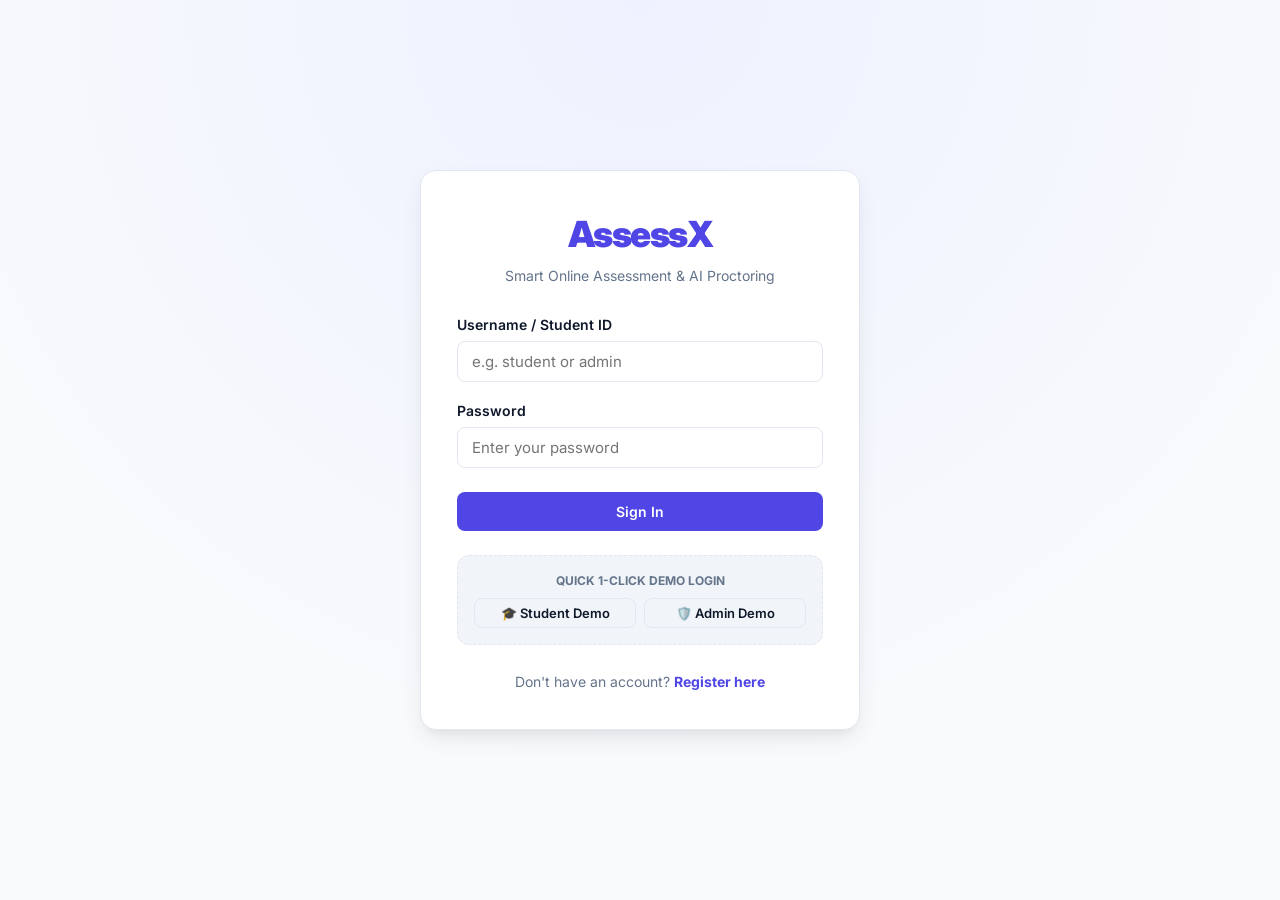
==== frontend/admin-dashboard.html @ d79d2676 "feat: complete fullstack assessment engine with proctoring, exam room, scorecard, and admin manageme" ====
<!DOCTYPE html>
<html lang="en">
<head>
    <meta charset="UTF-8">
    <meta name="viewport" content="width=device-width, initial-scale=1.0">
    <title>Admin Dashboard - AssessX</title>
    <link href="https://fonts.googleapis.com/css2?family=Inter:wght@400;500;600;700;800&display=swap" rel="stylesheet">
    <link rel="stylesheet" href="css/style.css">
</head>
<body>
    <nav class="navbar">
        <div class="container">
            <div class="nav-brand">
                <span>AssessX</span>
                <span class="badge badge-warning">Admin Console</span>
            </div>
            <div class="nav-user">
                <span id="adminName" style="font-weight: 600; font-size: 0.9rem;">Welcome, Admin</span>
                <button id="logoutBtn" class="btn btn-outline btn-sm">Logout</button>
            </div>
        </div>
    </nav>

    <div class="container mt-4 mb-4">
        <div class="flex justify-between items-center mb-3">
            <div>
                <h2>Examinations & Proctoring Oversight</h2>
                <p style="color: var(--text-muted); font-size: 0.9375rem;">Manage test configurations, review submissions, and monitor integrity logs</p>
            </div>
            <button id="openCreateModalBtn" class="btn btn-primary">
                + Create New Assessment
            </button>
        </div>

        <!-- Metrics Overview Grid -->
        <div class="grid grid-cols-4 mb-4">
            <div class="stat-card">
                <div class="stat-label">Active Assessments</div>
                <div class="stat-val" id="statAssessmentsCount">-</div>
            </div>
            <div class="stat-card">
                <div class="stat-label">Total Submissions</div>
                <div class="stat-val" id="statSubmissionsCount" style="color: var(--primary);">-</div>
            </div>
            <div class="stat-card">
                <div class="stat-label">Average Score</div>
                <div class="stat-val" id="statAvgScore" style="color: var(--secondary);">-</div>
            </div>
            <div class="stat-card">
                <div class="stat-label">Flagged Violations</div>
                <div class="stat-val" id="statViolationsCount" style="color: var(--danger);">-</div>
            </div>
        </div>

        <!-- Assessments Management -->
        <div class="card mb-4">
            <h3 class="mb-2">Configured Assessments</h3>
            <div style="overflow-x: auto;">
                <table style="width: 100%; border-collapse: collapse; text-align: left; font-size: 0.9rem;">
                    <thead>
                        <tr style="border-bottom: 2px solid var(--border); color: var(--text-muted);">
                            <th style="padding: 0.75rem;">Title</th>
                            <th style="padding: 0.75rem;">Category</th>
                            <th style="padding: 0.75rem;">Questions</th>
                            <th style="padding: 0.75rem;">Total Marks</th>
                            <th style="padding: 0.75rem;">Duration</th>
                            <th style="padding: 0.75rem; text-align: right;">Action</th>
                        </tr>
                    </thead>
                    <tbody id="assessmentsTableBody">
                        <tr>
                            <td colspan="6" class="text-center" style="padding: 1.5rem; color: var(--text-muted);">
                                Loading assessments...
                            </td>
                        </tr>
                    </tbody>
                </table>
            </div>
        </div>

        <!-- Candidate Submissions Log -->
        <div class="card">
            <h3 class="mb-2">Candidate Submissions & Proctoring Log</h3>
            <div style="overflow-x: auto;">
                <table style="width: 100%; border-collapse: collapse; text-align: left; font-size: 0.9rem;">
                    <thead>
                        <tr style="border-bottom: 2px solid var(--border); color: var(--text-muted);">
                            <th style="padding: 0.75rem;">Candidate Name</th>
                            <th style="padding: 0.75rem;">Assessment</th>
                            <th style="padding: 0.75rem;">Score</th>
                            <th style="padding: 0.75rem;">Status</th>
                            <th style="padding: 0.75rem;">Integrity Log</th>
                            <th style="padding: 0.75rem;">Submitted At</th>
                            <th style="padding: 0.75rem; text-align: right;">Scorecard</th>
                        </tr>
                    </thead>
                    <tbody id="adminSubmissionsTableBody">
                        <tr>
                            <td colspan="7" class="text-center" style="padding: 1.5rem; color: var(--text-muted);">
                                Loading submissions...
                            </td>
                        </tr>
                    </tbody>
                </table>
            </div>
        </div>
    </div>

    <!-- Create Assessment Modal -->
    <div id="createModal" class="modal-overlay hidden">
        <div class="modal-content" style="max-width: 700px;">
            <div class="flex justify-between items-center mb-3">
                <h3>Create New Assessment</h3>
                <button id="closeModalBtn" style="background: none; border: none; font-size: 1.5rem; cursor: pointer;">&times;</button>
            </div>

            <form id="createAssessmentForm">
                <div class="form-group">
                    <label class="form-label" for="examTitleInput">Assessment Title *</label>
                    <input type="text" id="examTitleInput" class="form-control" required placeholder="e.g. Fullstack React & Node.js Assessment">
                </div>

                <div class="grid grid-cols-2 gap-2 mb-2">
                    <div class="form-group">
                        <label class="form-label" for="examCategoryInput">Category</label>
                        <input type="text" id="examCategoryInput" class="form-control" placeholder="e.g. Web Development">
                    </div>
                    <div class="form-group">
                        <label class="form-label" for="examDurationInput">Duration (Minutes) *</label>
                        <input type="number" id="examDurationInput" class="form-control" min="5" value="30" required>
                    </div>
                </div>

                <div class="form-group">
                    <label class="form-label" for="examDescriptionInput">Description</label>
                    <textarea id="examDescriptionInput" class="form-control" rows="2" placeholder="Brief summary of test topics"></textarea>
                </div>

                <div class="mb-3">
                    <div class="flex justify-between items-center mb-2">
                        <label class="form-label" style="margin-bottom: 0;">Questions *</label>
                        <button type="button" id="addQuestionBtn" class="btn btn-outline btn-sm">+ Add Question</button>
                    </div>
                    <div id="questionsContainer" class="flex flex-col gap-2">
                        <!-- Dynamic Question Blocks -->
                    </div>
                </div>

                <div class="flex gap-2 justify-between" style="border-top: 1px solid var(--border); padding-top: 1rem;">
                    <button type="button" id="cancelModalBtn" class="btn btn-outline">Cancel</button>
                    <button type="submit" class="btn btn-primary">Save Assessment</button>
                </div>
            </form>
        </div>
    </div>

    <script src="js/api.js"></script>
    <script src="js/admin.js"></script>
</body>
</html>
---- frontend/css/style.css ----
:root {
    --primary: #4F46E5;
    --primary-hover: #4338CA;
    --primary-light: #EEF2FF;
    --secondary: #10B981;
    --secondary-light: #ECFDF5;
    --bg-color: #F8FAFC;
    --card-bg: #FFFFFF;
    --text-color: #0F172A;
    --text-muted: #64748B;
    --danger: #EF4444;
    --danger-light: #FEF2F2;
    --warning: #F59E0B;
    --warning-light: #FFFBEB;
    --border: #E2E8F0;
    --shadow-sm: 0 1px 2px 0 rgba(0, 0, 0, 0.05);
    --shadow: 0 4px 6px -1px rgba(0, 0, 0, 0.1), 0 2px 4px -2px rgba(0, 0, 0, 0.05);
    --shadow-lg: 0 10px 25px -5px rgba(0, 0, 0, 0.1), 0 8px 10px -6px rgba(0, 0, 0, 0.04);
}

* {
    margin: 0;
    padding: 0;
    box-sizing: border-box;
    font-family: 'Inter', -apple-system, BlinkMacSystemFont, 'Segoe UI', Roboto, sans-serif;
}

body {
    background-color: var(--bg-color);
    color: var(--text-color);
    line-height: 1.5;
    min-height: 100vh;
}

/* Typography */
h1, h2, h3, h4, h5 {
    font-weight: 700;
    color: var(--text-color);
    letter-spacing: -0.02em;
}

a {
    color: var(--primary);
    text-decoration: none;
    transition: color 0.15s;
}

a:hover {
    color: var(--primary-hover);
}

/* Layout Utilities */
.container {
    max-width: 1200px;
    margin: 0 auto;
    padding: 0 1.25rem;
}

.flex { display: flex; }
.flex-col { display: flex; flex-direction: column; }
.items-center { align-items: center; }
.justify-between { justify-content: space-between; }
.justify-center { justify-content: center; }
.gap-1 { gap: 0.5rem; }
.gap-2 { gap: 1rem; }
.gap-3 { gap: 1.5rem; }
.gap-4 { gap: 2rem; }
.text-center { text-align: center; }
.hidden { display: none !important; }

.mt-1 { margin-top: 0.5rem; }
.mt-2 { margin-top: 1rem; }
.mt-3 { margin-top: 1.5rem; }
.mt-4 { margin-top: 2rem; }
.mb-1 { margin-bottom: 0.5rem; }
.mb-2 { margin-bottom: 1rem; }
.mb-3 { margin-bottom: 1.5rem; }
.mb-4 { margin-bottom: 2rem; }

/* Grid Layouts */
.grid { display: grid; gap: 1.5rem; }
.grid-cols-2 { grid-template-columns: repeat(auto-fit, minmax(320px, 1fr)); }
.grid-cols-3 { grid-template-columns: repeat(auto-fit, minmax(260px, 1fr)); }
.grid-cols-4 { grid-template-columns: repeat(auto-fit, minmax(200px, 1fr)); }

/* Navbar */
.navbar {
    background: var(--card-bg);
    border-bottom: 1px solid var(--border);
    padding: 0.875rem 0;
    box-shadow: var(--shadow-sm);
    position: sticky;
    top: 0;
    z-index: 50;
}

.nav-brand {
    font-size: 1.35rem;
    font-weight: 800;
    color: var(--primary);
    display: flex;
    align-items: center;
    gap: 0.5rem;
}

.nav-user {
    display: flex;
    align-items: center;
    gap: 1rem;
}

/* Cards */
.card {
    background-color: var(--card-bg);
    border: 1px solid var(--border);
    border-radius: 0.75rem;
    box-shadow: var(--shadow-sm);
    padding: 1.5rem;
    transition: transform 0.2s ease, box-shadow 0.2s ease;
}

.card:hover {
    box-shadow: var(--shadow);
}

.stat-card {
    background: var(--card-bg);
    border: 1px solid var(--border);
    border-radius: 0.75rem;
    padding: 1.25rem;
    box-shadow: var(--shadow-sm);
}

.stat-val {
    font-size: 1.875rem;
    font-weight: 800;
    color: var(--text-color);
    margin-top: 0.25rem;
}

.stat-label {
    color: var(--text-muted);
    font-size: 0.8125rem;
    text-transform: uppercase;
    letter-spacing: 0.05em;
    font-weight: 600;
}

/* Buttons */
.btn {
    display: inline-flex;
    align-items: center;
    justify-content: center;
    padding: 0.625rem 1.25rem;
    border-radius: 0.5rem;
    font-weight: 600;
    font-size: 0.875rem;
    cursor: pointer;
    border: 1px solid transparent;
    transition: all 0.15s ease;
    text-align: center;
    gap: 0.5rem;
}

.btn-primary {
    background-color: var(--primary);
    color: #FFFFFF;
}

.btn-primary:hover {
    background-color: var(--primary-hover);
    transform: translateY(-1px);
    box-shadow: var(--shadow);
}

.btn-secondary {
    background-color: var(--secondary);
    color: #FFFFFF;
}

.btn-secondary:hover {
    background-color: #059669;
}

.btn-danger {
    background-color: var(--danger);
    color: #FFFFFF;
}

.btn-danger:hover {
    background-color: #DC2626;
}

.btn-outline {
    background-color: transparent;
    border-color: var(--border);
    color: var(--text-color);
}

.btn-outline:hover {
    background-color: var(--bg-color);
    border-color: var(--text-muted);
}

.btn-sm {
    padding: 0.375rem 0.75rem;
    font-size: 0.8125rem;
}

.btn-block {
    display: flex;
    width: 100%;
}

/* Forms */
.form-group {
    margin-bottom: 1.125rem;
}

.form-label {
    display: block;
    margin-bottom: 0.375rem;
    font-weight: 600;
    font-size: 0.875rem;
    color: var(--text-color);
}

.form-control {
    width: 100%;
    padding: 0.625rem 0.875rem;
    border: 1px solid var(--border);
    border-radius: 0.5rem;
    outline: none;
    font-size: 0.9375rem;
    background-color: #FFFFFF;
    transition: border-color 0.15s, box-shadow 0.15s;
}

.form-control:focus {
    border-color: var(--primary);
    box-shadow: 0 0 0 3px rgba(79, 70, 229, 0.15);
}

/* Badges */
.badge {
    display: inline-flex;
    align-items: center;
    padding: 0.25rem 0.625rem;
    font-size: 0.75rem;
    font-weight: 700;
    border-radius: 9999px;
}

.badge-primary { background-color: var(--primary-light); color: var(--primary); }
.badge-success { background-color: var(--secondary-light); color: var(--secondary); }
.badge-warning { background-color: var(--warning-light); color: var(--warning); }
.badge-danger { background-color: var(--danger-light); color: var(--danger); }

/* Alerts */
.alert {
    padding: 0.875rem 1.125rem;
    border-radius: 0.5rem;
    margin-bottom: 1.25rem;
    font-size: 0.875rem;
    font-weight: 500;
    display: flex;
    align-items: center;
    gap: 0.5rem;
}

.alert-danger {
    background-color: var(--danger-light);
    color: #991B1B;
    border: 1px solid #FCA5A5;
}

.alert-success {
    background-color: var(--secondary-light);
    color: #065F46;
    border: 1px solid #6EE7B7;
}

.alert-warning {
    background-color: var(--warning-light);
    color: #92400E;
    border: 1px solid #FCD34D;
}

/* Auth Layout */
.auth-container {
    min-height: 100vh;
    display: flex;
    align-items: center;
    justify-content: center;
    padding: 1.5rem;
    background: radial-gradient(circle at top, #EEF2FF 0%, var(--bg-color) 70%);
}

.auth-card {
    width: 100%;
    max-width: 440px;
    background: #FFFFFF;
    border-radius: 1rem;
    padding: 2.25rem;
    box-shadow: var(--shadow-lg);
}

.auth-header {
    text-align: center;
    margin-bottom: 1.75rem;
}

.auth-logo {
    font-size: 2.25rem;
    font-weight: 900;
    color: var(--primary);
    letter-spacing: -0.04em;
}

.auth-subtitle {
    color: var(--text-muted);
    font-size: 0.875rem;
    margin-top: 0.25rem;
}

.quick-demo-box {
    margin-top: 1.5rem;
    padding: 1rem;
    background: #F1F5F9;
    border-radius: 0.75rem;
    border: 1px dashed var(--border);
}

/* Exam Room Layout */
.exam-header {
    background: var(--card-bg);
    border-bottom: 1px solid var(--border);
    padding: 0.875rem 1.5rem;
    display: flex;
    justify-content: space-between;
    align-items: center;
    position: sticky;
    top: 0;
    z-index: 40;
}

.timer-badge {
    background: #1E293B;
    color: #38BDF8;
    padding: 0.5rem 1rem;
    border-radius: 9999px;
    font-family: 'Courier New', monospace;
    font-size: 1.125rem;
    font-weight: 700;
    display: inline-flex;
    align-items: center;
    gap: 0.5rem;
    box-shadow: 0 0 10px rgba(56, 189, 248, 0.2);
}

.exam-grid {
    display: grid;
    grid-template-columns: 1fr 320px;
    gap: 1.5rem;
    padding: 1.5rem 0;
}

@media (max-width: 900px) {
    .exam-grid { grid-template-columns: 1fr; }
}

.question-card {
    background: var(--card-bg);
    border-radius: 0.75rem;
    border: 1px solid var(--border);
    padding: 2rem;
    box-shadow: var(--shadow-sm);
}

.question-text {
    font-size: 1.15rem;
    font-weight: 600;
    color: var(--text-color);
    margin-bottom: 1.5rem;
}

.option-item {
    display: flex;
    align-items: center;
    gap: 1rem;
    padding: 1rem 1.25rem;
    border: 1.5px solid var(--border);
    border-radius: 0.625rem;
    margin-bottom: 0.875rem;
    cursor: pointer;
    transition: all 0.15s ease;
    background: #FFFFFF;
}

.option-item:hover {
    border-color: var(--primary);
    background: var(--primary-light);
}

.option-item.selected {
    border-color: var(--primary);
    background: #EEF2FF;
    font-weight: 600;
    box-shadow: 0 0 0 1px var(--primary);
}

.option-letter {
    width: 32px;
    height: 32px;
    border-radius: 50%;
    background: var(--bg-color);
    border: 1px solid var(--border);
    display: flex;
    align-items: center;
    justify-content: center;
    font-weight: 700;
    font-size: 0.875rem;
    color: var(--text-muted);
}

.option-item.selected .option-letter {
    background: var(--primary);
    color: #FFFFFF;
    border-color: var(--primary);
}

/* Palette / Navigation */
.palette-grid {
    display: grid;
    grid-template-columns: repeat(5, 1fr);
    gap: 0.5rem;
    margin-top: 1rem;
}

.palette-btn {
    height: 40px;
    display: flex;
    align-items: center;
    justify-content: center;
    border-radius: 0.375rem;
    border: 1px solid var(--border);
    background: #FFFFFF;
    font-weight: 600;
    font-size: 0.875rem;
    cursor: pointer;
    transition: all 0.15s ease;
}

.palette-btn.current {
    border: 2px solid var(--primary);
}

.palette-btn.answered {
    background: var(--secondary);
    color: #FFFFFF;
    border-color: var(--secondary);
}

.palette-btn.flagged {
    background: var(--warning);
    color: #FFFFFF;
    border-color: var(--warning);
}

/* Proctoring Sidebar Widget */
.proctor-widget {
    background: #0F172A;
    color: #F8FAFC;
    border-radius: 0.75rem;
    padding: 1rem;
    text-align: center;
    margin-bottom: 1.25rem;
}

.webcam-feed {
    width: 100%;
    height: 140px;
    background: #1E293B;
    border-radius: 0.5rem;
    display: flex;
    flex-direction: column;
    align-items: center;
    justify-content: center;
    margin: 0.75rem 0;
    border: 1px dashed #334155;
    position: relative;
    overflow: hidden;
}

.rec-dot {
    width: 8px;
    height: 8px;
    border-radius: 50%;
    background: #EF4444;
    display: inline-block;
    animation: pulse 1.5s infinite;
}

@keyframes pulse {
    0%, 100% { opacity: 1; transform: scale(1); }
    50% { opacity: 0.4; transform: scale(1.2); }
}

/* Result Scorecard */
.score-hero {
    background: linear-gradient(135deg, #1E1B4B 0%, #312E81 100%);
    color: #FFFFFF;
    border-radius: 1rem;
    padding: 2.5rem;
    text-align: center;
    box-shadow: var(--shadow-lg);
}

.score-circle {
    width: 130px;
    height: 130px;
    border-radius: 50%;
    border: 6px solid #38BDF8;
    display: flex;
    flex-direction: column;
    align-items: center;
    justify-content: center;
    margin: 1.5rem auto;
    background: rgba(255, 255, 255, 0.05);
}

.score-num {
    font-size: 2.25rem;
    font-weight: 900;
    line-height: 1;
}

/* Modal */
.modal-overlay {
    position: fixed;
    top: 0;
    left: 0;
    right: 0;
    bottom: 0;
    background: rgba(15, 23, 42, 0.6);
    backdrop-filter: blur(4px);
    display: flex;
    align-items: center;
    justify-content: center;
    z-index: 100;
    padding: 1rem;
}

.modal-content {
    background: #FFFFFF;
    border-radius: 1rem;
    max-width: 600px;
    width: 100%;
    max-height: 90vh;
    overflow-y: auto;
    padding: 2rem;
    box-shadow: var(--shadow-lg);
}
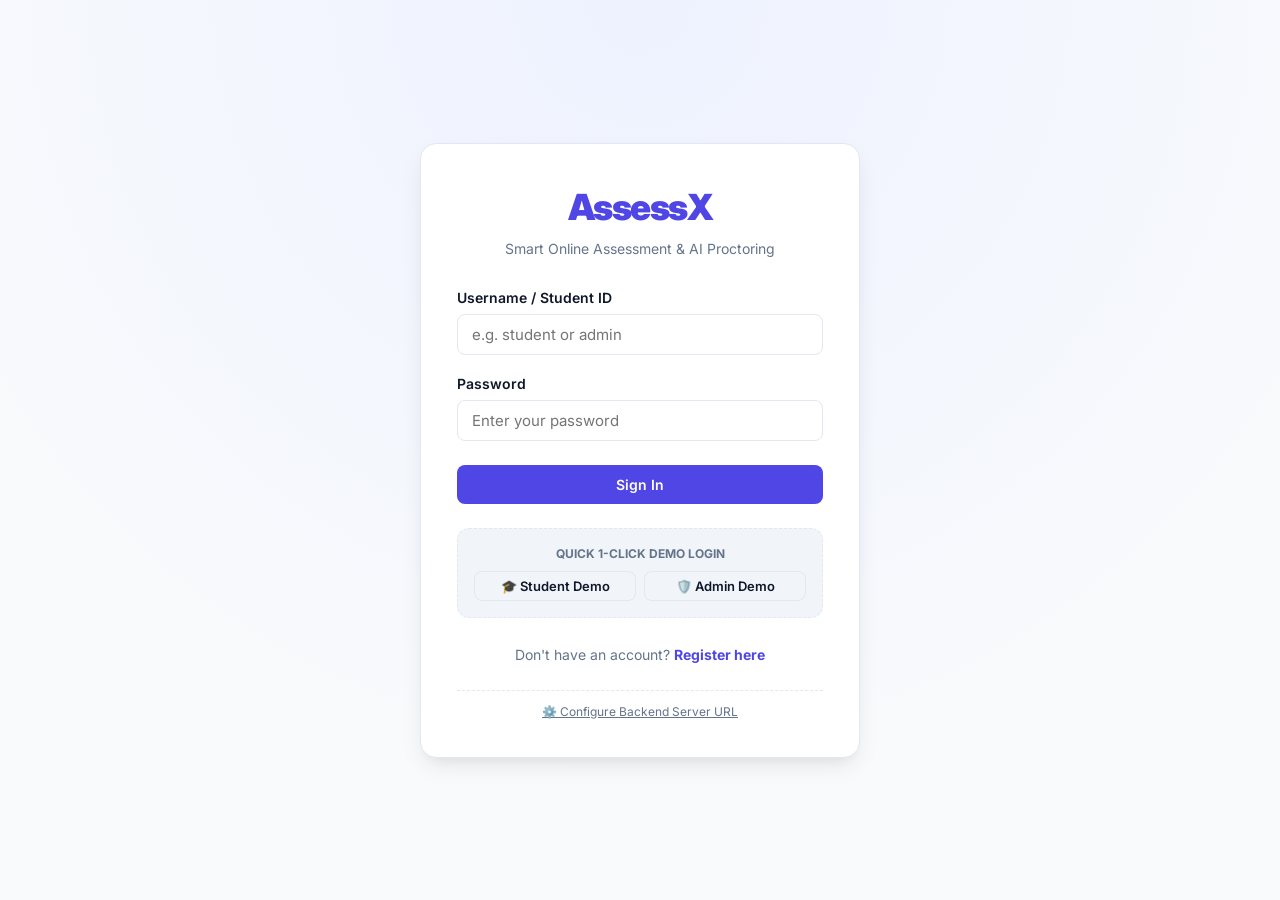
==== commit 3a755ce4: "fix(auth): instant demo login, 3.5s API timeout to prevent hanging, and cache busting on all pages" ====
--- a/frontend/admin-dashboard.html
+++ b/frontend/admin-dashboard.html
@@ -55,7 +55,7 @@
         <!-- Assessments Management -->
         <div class="card mb-4">
             <h3 class="mb-2">Configured Assessments</h3>
-            <div style="overflow-x: auto;">
+            <div class="table-responsive">
                 <table style="width: 100%; border-collapse: collapse; text-align: left; font-size: 0.9rem;">
                     <thead>
                         <tr style="border-bottom: 2px solid var(--border); color: var(--text-muted);">
@@ -81,7 +81,7 @@
         <!-- Candidate Submissions Log -->
         <div class="card">
             <h3 class="mb-2">Candidate Submissions & Proctoring Log</h3>
-            <div style="overflow-x: auto;">
+            <div class="table-responsive">
                 <table style="width: 100%; border-collapse: collapse; text-align: left; font-size: 0.9rem;">
                     <thead>
                         <tr style="border-bottom: 2px solid var(--border); color: var(--text-muted);">
@@ -154,7 +154,7 @@
         </div>
     </div>
 
-    <script src="js/api.js"></script>
-    <script src="js/admin.js"></script>
+    <script src="js/api.js?v=3"></script>
+    <script src="js/admin.js?v=3"></script>
 </body>
 </html>
--- a/frontend/css/style.css
+++ b/frontend/css/style.css
@@ -561,3 +561,748 @@
     padding: 2rem;
     box-shadow: var(--shadow-lg);
 }
+
+/* Exam Security & Lockdown Mode */
+body.exam-lockdown {
+    user-select: none !important;
+    -webkit-user-select: none !important;
+    -moz-user-select: none !important;
+    -ms-user-select: none !important;
+}
+
+.phone-alert-flash {
+    border: 3px solid #EF4444 !important;
+    box-shadow: 0 0 20px rgba(239, 68, 68, 0.6) !important;
+    animation: alertBorder 0.8s infinite alternate ease-in-out;
+}
+
+@keyframes alertBorder {
+    from { border-color: #EF4444; }
+    to { border-color: #FCD34D; }
+}
+
+.detection-canvas {
+    position: absolute;
+    top: 0;
+    left: 0;
+    width: 100%;
+    height: 100%;
+    pointer-events: none;
+    z-index: 5;
+}
+
+.key-blocked-toast {
+    position: fixed;
+    bottom: 2rem;
+    left: 50%;
+    transform: translateX(-50%);
+    background: #1E293B;
+    color: #F87171;
+    border: 1px solid #EF4444;
+    padding: 0.75rem 1.5rem;
+    border-radius: 9999px;
+    font-size: 0.875rem;
+    font-weight: 600;
+    z-index: 1000;
+    box-shadow: var(--shadow-lg);
+    display: flex;
+    align-items: center;
+    gap: 0.5rem;
+    animation: fadeInOut 3s forwards;
+}
+
+@keyframes fadeInOut {
+    0% { opacity: 0; transform: translate(-50%, 10px); }
+    15% { opacity: 1; transform: translate(-50%, 0); }
+    85% { opacity: 1; transform: translate(-50%, 0); }
+    100% { opacity: 0; transform: translate(-50%, -10px); }
+}
+
+.lockdown-overlay {
+    position: fixed;
+    top: 0;
+    left: 0;
+    right: 0;
+    bottom: 0;
+    background: rgba(15, 23, 42, 0.96);
+    backdrop-filter: blur(8px);
+    z-index: 9999;
+    display: flex;
+    flex-direction: column;
+    align-items: center;
+    justify-content: center;
+    color: #FFFFFF;
+    text-align: center;
+    padding: 1.5rem;
+}
+
+/* ========================================================
+   Live Code Editor & Terminal Console (Coding Questions)
+   ======================================================== */
+.code-editor-box {
+    background: #0F172A;
+    border: 1px solid #334155;
+    border-radius: 0.75rem;
+    overflow: hidden;
+    margin-top: 1rem;
+    box-shadow: var(--shadow-sm);
+}
+
+.code-editor-header {
+    background: #1E293B;
+    padding: 0.625rem 1rem;
+    display: flex;
+    justify-content: space-between;
+    align-items: center;
+    border-bottom: 1px solid #334155;
+}
+
+.lang-pill {
+    background: #334155;
+    color: #38BDF8;
+    font-size: 0.75rem;
+    font-weight: 700;
+    padding: 0.2rem 0.6rem;
+    border-radius: 9999px;
+    text-transform: uppercase;
+    letter-spacing: 0.05em;
+    display: flex;
+    align-items: center;
+    gap: 0.35rem;
+}
+
+.code-textarea {
+    width: 100%;
+    min-height: 220px;
+    background: #0F172A;
+    color: #F8FAFC;
+    font-family: 'Fira Code', 'Courier New', Consolas, monospace;
+    font-size: 0.9375rem;
+    line-height: 1.6;
+    padding: 1rem;
+    border: none;
+    outline: none;
+    resize: vertical;
+    tab-size: 4;
+}
+
+.code-textarea:focus {
+    box-shadow: inset 0 0 0 1px #6366F1;
+}
+
+.code-actions-bar {
+    background: #1E293B;
+    padding: 0.625rem 1rem;
+    display: flex;
+    justify-content: space-between;
+    align-items: center;
+    border-top: 1px solid #334155;
+    flex-wrap: wrap;
+    gap: 0.5rem;
+}
+
+.terminal-console {
+    background: #090D16;
+    color: #A7F3D0;
+    font-family: 'Courier New', Consolas, monospace;
+    font-size: 0.8125rem;
+    padding: 0.875rem 1rem;
+    border-top: 1px dashed #334155;
+    max-height: 160px;
+    overflow-y: auto;
+    white-space: pre-wrap;
+}
+
+.terminal-console.error {
+    color: #F87171;
+}
+
+.testcase-card {
+    background: #1E293B;
+    border: 1px solid #334155;
+    border-radius: 0.5rem;
+    padding: 0.75rem;
+    font-size: 0.8125rem;
+    color: #CBD5E1;
+    margin-top: 0.5rem;
+}
+
+.testcase-card strong {
+    color: #F8FAFC;
+}
+
+/* Question Type Selector Toggle */
+.type-toggle-group {
+    display: inline-flex;
+    background: #F1F5F9;
+    border-radius: 0.5rem;
+    padding: 0.25rem;
+    border: 1px solid var(--border);
+    margin-bottom: 0.75rem;
+}
+
+.type-toggle-btn {
+    padding: 0.35rem 0.875rem;
+    font-size: 0.8125rem;
+    font-weight: 600;
+    border: none;
+    border-radius: 0.375rem;
+    background: transparent;
+    cursor: pointer;
+    color: var(--text-muted);
+    transition: all 0.15s ease;
+}
+
+.type-toggle-btn.active {
+    background: #FFFFFF;
+    color: var(--primary);
+    box-shadow: var(--shadow-sm);
+}
+
+/* Code Snippet in Result Scorecard */
+.code-snippet-box {
+    background: #0F172A;
+    color: #E2E8F0;
+    font-family: 'Courier New', Consolas, monospace;
+    font-size: 0.875rem;
+    padding: 1rem;
+    border-radius: 0.5rem;
+    overflow-x: auto;
+    border: 1px solid #334155;
+    line-height: 1.5;
+    white-space: pre-wrap;
+    margin-top: 0.5rem;
+}
+
+
+/* ========================================================
+   Responsive Media Queries: Desktop, Tablet, and Mobile
+   ======================================================== */
+
+/* Table Responsiveness */
+.table-responsive {
+    width: 100%;
+    overflow-x: auto;
+    -webkit-overflow-scrolling: touch;
+}
+
+.table-responsive::-webkit-scrollbar {
+    height: 6px;
+}
+
+.table-responsive::-webkit-scrollbar-track {
+    background: #F1F5F9;
+    border-radius: 3px;
+}
+
+.table-responsive::-webkit-scrollbar-thumb {
+    background: #CBD5E1;
+    border-radius: 3px;
+}
+
+/* Tablets (iPad, portrait/landscape up to 1024px) */
+@media (max-width: 1024px) {
+    .container {
+        padding: 0 1rem;
+    }
+
+    .grid-cols-4 {
+        grid-template-columns: repeat(2, 1fr);
+    }
+
+    .grid-cols-3 {
+        grid-template-columns: repeat(2, 1fr);
+    }
+
+    .exam-grid {
+        grid-template-columns: 1fr;
+        gap: 1.25rem;
+    }
+
+    .modal-content {
+        max-width: 90%;
+        padding: 1.75rem;
+    }
+}
+
+/* Small Tablets & Large Mobiles (up to 768px) */
+@media (max-width: 768px) {
+    body {
+        font-size: 0.9375rem;
+    }
+
+    .navbar {
+        padding: 0.625rem 0;
+    }
+
+    .navbar .container {
+        flex-direction: row;
+        justify-content: space-between;
+        align-items: center;
+        flex-wrap: wrap;
+        gap: 0.5rem;
+    }
+
+    .nav-brand {
+        font-size: 1.15rem;
+    }
+
+    .nav-user {
+        gap: 0.5rem;
+        font-size: 0.8125rem;
+    }
+
+    .grid {
+        gap: 1rem;
+    }
+
+    .grid-cols-3 {
+        grid-template-columns: 1fr;
+    }
+
+    .grid-cols-2 {
+        grid-template-columns: 1fr;
+    }
+
+    .stat-card {
+        padding: 1rem;
+    }
+
+    .stat-val {
+        font-size: 1.5rem;
+    }
+
+    .stat-label {
+        font-size: 0.75rem;
+    }
+
+    .exam-header {
+        padding: 0.625rem 1rem;
+        flex-wrap: wrap;
+        gap: 0.5rem;
+    }
+
+    .exam-header h3 {
+        font-size: 1.05rem !important;
+    }
+
+    .timer-badge {
+        font-size: 0.95rem;
+        padding: 0.35rem 0.75rem;
+    }
+
+    .question-card {
+        padding: 1.25rem;
+    }
+
+    .question-text {
+        font-size: 1.05rem;
+        margin-bottom: 1.125rem;
+    }
+
+    .option-item {
+        padding: 0.875rem 1rem;
+        gap: 0.75rem;
+        font-size: 0.875rem;
+    }
+
+    .option-letter {
+        width: 28px;
+        height: 28px;
+        font-size: 0.75rem;
+        min-width: 28px;
+    }
+
+    .score-hero {
+        padding: 1.75rem 1rem;
+    }
+
+    .score-circle {
+        width: 110px;
+        height: 110px;
+        border-width: 5px;
+        margin: 1rem auto;
+    }
+
+    .score-num {
+        font-size: 1.85rem;
+    }
+
+    .score-hero h2 {
+        font-size: 1.25rem !important;
+    }
+
+    .auth-container {
+        padding: 1rem;
+    }
+
+    .auth-card {
+        padding: 1.75rem 1.25rem;
+        border-radius: 0.75rem;
+    }
+
+    .auth-logo {
+        font-size: 1.85rem;
+    }
+
+    .modal-content {
+        padding: 1.25rem;
+        width: 95%;
+        border-radius: 0.75rem;
+    }
+
+    .key-blocked-toast {
+        width: 90%;
+        max-width: 360px;
+        text-align: center;
+        justify-content: center;
+        font-size: 0.75rem;
+        padding: 0.5rem 1rem;
+        bottom: 1rem;
+    }
+}
+
+/* Mobile Phones (up to 480px) */
+@media (max-width: 480px) {
+    .container {
+        padding: 0 0.75rem;
+    }
+
+    .grid-cols-4 {
+        grid-template-columns: 1fr 1fr;
+        gap: 0.625rem;
+    }
+
+    .palette-grid {
+        grid-template-columns: repeat(5, 1fr);
+        gap: 0.375rem;
+    }
+
+    .palette-btn {
+        height: 36px;
+        font-size: 0.8125rem;
+    }
+
+    .btn {
+        padding: 0.5rem 0.875rem;
+        font-size: 0.8125rem;
+    }
+
+    .btn-sm {
+        padding: 0.3rem 0.6rem;
+        font-size: 0.75rem;
+    }
+
+    .exam-header {
+        padding: 0.5rem 0.75rem;
+    }
+
+    .option-item {
+        padding: 0.75rem;
+    }
+
+    .card {
+        padding: 1rem;
+    }
+
+    th, td {
+        padding: 0.5rem 0.375rem !important;
+        font-size: 0.75rem !important;
+    }
+
+    .badge {
+        font-size: 0.7rem;
+        padding: 0.2rem 0.45rem;
+    }
+
+    .alert {
+        font-size: 0.75rem;
+        padding: 0.625rem 0.75rem;
+    }
+}
+
+/* ========================================================
+   CodeMirror Editor Overrides
+   ======================================================== */
+.CodeMirror {
+    font-family: 'Fira Code', 'Courier New', Consolas, monospace !important;
+    font-size: 0.9375rem !important;
+    line-height: 1.6 !important;
+    border: none !important;
+    border-radius: 0 !important;
+}
+
+.CodeMirror.cm-s-dracula {
+    background: #0F172A !important;
+}
+
+.CodeMirror-gutters {
+    background: #0F172A !important;
+    border-right: 1px solid #1E293B !important;
+}
+
+.CodeMirror-linenumber {
+    color: #475569 !important;
+}
+
+.CodeMirror-cursor {
+    border-left-color: #38BDF8 !important;
+}
+
+.CodeMirror-scroll {
+    min-height: 220px;
+}
+
+#codeMirrorWrapper .CodeMirror {
+    height: auto;
+    min-height: 220px;
+    max-height: 450px;
+}
+
+/* ========================================================
+   Test Cases Panel (Exam Coding Questions)
+   ======================================================== */
+.test-cases-panel {
+    background: #0F172A;
+    border: 1px solid #334155;
+    border-radius: 0.75rem;
+    margin-top: 0.75rem;
+    overflow: hidden;
+}
+
+.test-cases-header {
+    background: #1E293B;
+    padding: 0.5rem 1rem;
+    display: flex;
+    justify-content: space-between;
+    align-items: center;
+    border-bottom: 1px solid #334155;
+}
+
+.test-cases-tabs {
+    display: flex;
+    gap: 0;
+    border-bottom: 1px solid #334155;
+    overflow-x: auto;
+    -webkit-overflow-scrolling: touch;
+}
+
+.tc-tab {
+    padding: 0.5rem 1rem;
+    font-size: 0.8125rem;
+    font-weight: 600;
+    border: none;
+    border-bottom: 2px solid transparent;
+    background: transparent;
+    color: #94A3B8;
+    cursor: pointer;
+    white-space: nowrap;
+    transition: all 0.15s ease;
+}
+
+.tc-tab:hover {
+    color: #E2E8F0;
+    background: rgba(255, 255, 255, 0.03);
+}
+
+.tc-tab.active {
+    color: #38BDF8;
+    border-bottom-color: #38BDF8;
+    background: rgba(56, 189, 248, 0.05);
+}
+
+.test-case-detail {
+    padding: 0.75rem 1rem;
+}
+
+.tc-pre {
+    background: #1E293B;
+    color: #E2E8F0;
+    padding: 0.5rem 0.75rem;
+    border-radius: 0.375rem;
+    font-size: 0.8125rem;
+    margin-top: 0.25rem;
+    white-space: pre-wrap;
+    word-break: break-all;
+    border: 1px solid #334155;
+    max-height: 120px;
+    overflow-y: auto;
+}
+
+.tc-pre.tc-expected {
+    color: #34D399;
+}
+
+.tc-pre.tc-actual {
+    color: #FBBF24;
+}
+
+.tc-actual-output {
+    margin-top: 0.5rem;
+    padding-top: 0.5rem;
+    border-top: 1px dashed #334155;
+}
+
+/* Run button animation */
+.run-code-btn {
+    position: relative;
+    overflow: hidden;
+}
+
+.run-code-btn:not(:disabled):hover {
+    transform: translateY(-1px);
+    box-shadow: 0 4px 12px rgba(16, 185, 129, 0.3);
+}
+
+.run-code-btn:disabled {
+    opacity: 0.7;
+    cursor: wait;
+}
+
+/* ========================================================
+   Admin Test Cases Section
+   ======================================================== */
+.test-cases-section {
+    background: #F1F5F9;
+    border: 1px solid var(--border);
+    border-radius: 0.5rem;
+    padding: 0.75rem;
+}
+
+.test-case-row {
+    transition: box-shadow 0.15s ease;
+}
+
+.test-case-row:hover {
+    box-shadow: var(--shadow-sm);
+}
+
+/* ========================================================
+   Enhanced Responsive - Code Editor & Test Cases
+   ======================================================== */
+@media (max-width: 1024px) {
+    .code-editor-box {
+        margin-top: 0.75rem;
+    }
+
+    #codeMirrorWrapper .CodeMirror {
+        min-height: 180px;
+        max-height: 350px;
+    }
+
+    .test-cases-panel {
+        margin-top: 0.5rem;
+    }
+}
+
+@media (max-width: 768px) {
+    .code-editor-box {
+        border-radius: 0.5rem;
+    }
+
+    .code-editor-header {
+        flex-wrap: wrap;
+        gap: 0.5rem;
+        padding: 0.5rem 0.75rem;
+    }
+
+    .code-actions-bar {
+        flex-direction: column;
+        align-items: flex-start;
+        gap: 0.5rem;
+        padding: 0.5rem 0.75rem;
+    }
+
+    #codeMirrorWrapper .CodeMirror {
+        min-height: 160px;
+        max-height: 300px;
+        font-size: 0.8125rem !important;
+    }
+
+    .terminal-console {
+        font-size: 0.75rem;
+        padding: 0.625rem 0.75rem;
+        max-height: 140px;
+    }
+
+    .test-cases-tabs {
+        padding: 0 0.25rem;
+    }
+
+    .tc-tab {
+        padding: 0.4rem 0.75rem;
+        font-size: 0.75rem;
+    }
+
+    .test-case-detail {
+        padding: 0.5rem 0.75rem;
+    }
+
+    .tc-pre {
+        font-size: 0.75rem;
+        padding: 0.4rem 0.625rem;
+        max-height: 80px;
+    }
+
+    /* Admin modal improvements */
+    .modal-content {
+        max-height: 85vh;
+    }
+
+    .test-cases-section {
+        padding: 0.5rem;
+    }
+
+    .test-case-row {
+        padding: 0.5rem !important;
+    }
+
+    .type-toggle-group {
+        margin-bottom: 0.5rem;
+    }
+
+    .type-toggle-btn {
+        font-size: 0.75rem;
+        padding: 0.25rem 0.625rem;
+    }
+}
+
+@media (max-width: 480px) {
+    .code-editor-header {
+        padding: 0.375rem 0.625rem;
+    }
+
+    .lang-pill {
+        font-size: 0.65rem;
+        padding: 0.15rem 0.4rem;
+    }
+
+    #codeMirrorWrapper .CodeMirror {
+        min-height: 140px;
+        max-height: 250px;
+        font-size: 0.75rem !important;
+    }
+
+    .CodeMirror-linenumber {
+        font-size: 0.7rem !important;
+    }
+
+    .tc-tab {
+        padding: 0.35rem 0.5rem;
+        font-size: 0.7rem;
+    }
+
+    .tc-pre {
+        font-size: 0.7rem;
+        max-height: 60px;
+    }
+
+    .run-code-btn {
+        font-size: 0.75rem !important;
+        padding: 0.3rem 0.6rem !important;
+    }
+
+    .test-case-detail .grid-cols-2 {
+        grid-template-columns: 1fr !important;
+    }
+}
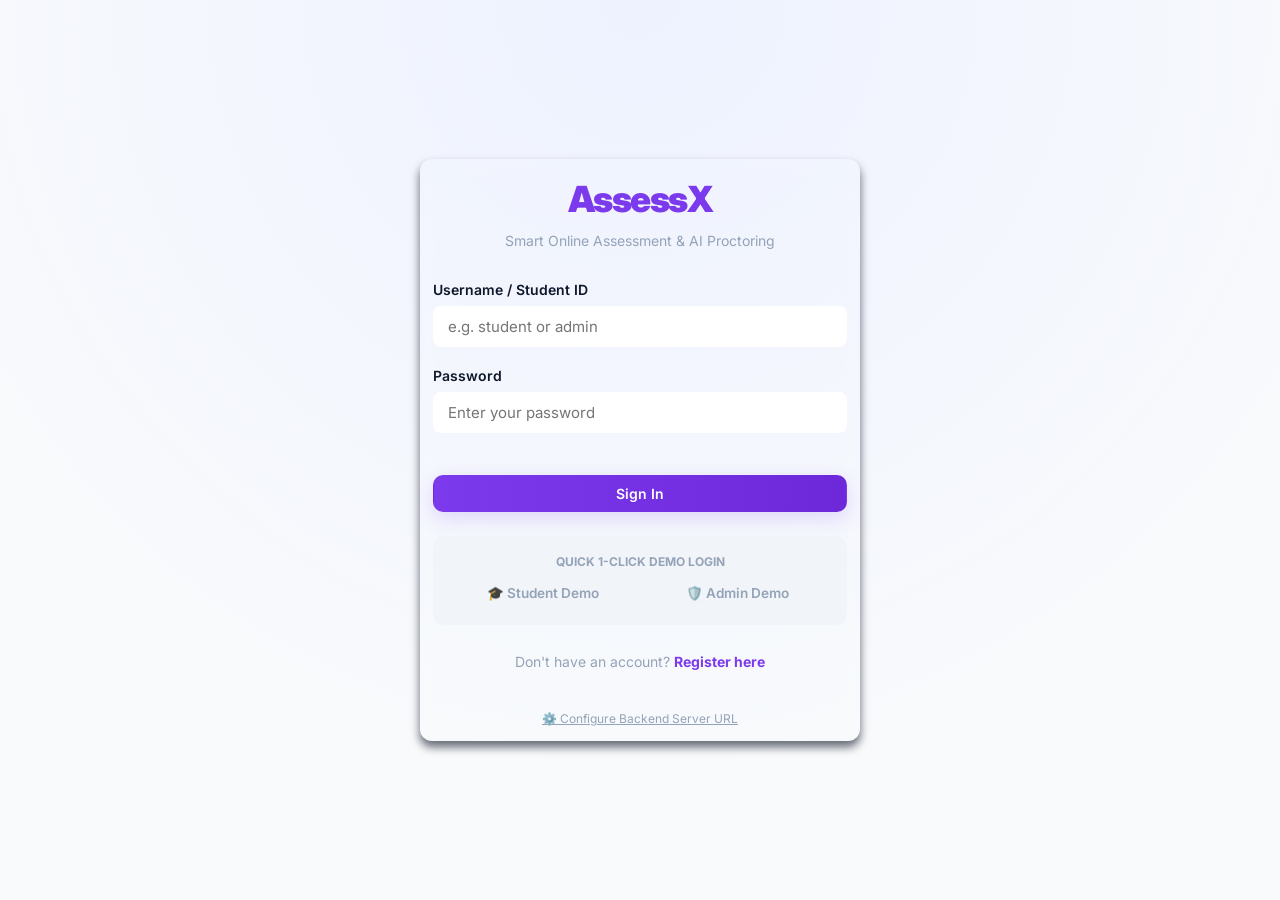
==== commit 18056009: "feat(frontend): add design system and UI utilities; wire into pages" ====
--- a/frontend/admin-dashboard.html
+++ b/frontend/admin-dashboard.html
@@ -6,6 +6,7 @@
     <title>Admin Dashboard - AssessX</title>
     <link href="https://fonts.googleapis.com/css2?family=Inter:wght@400;500;600;700;800&display=swap" rel="stylesheet">
     <link rel="stylesheet" href="css/style.css">
+    <link rel="stylesheet" href="css/design-system.css">
 </head>
 <body>
     <nav class="navbar">
@@ -156,5 +157,7 @@
 
     <script src="js/api.js?v=3"></script>
     <script src="js/admin.js?v=3"></script>
+    <script src="js/ui-components.js?v=1"></script>
+    <script src="js/ux-enhance.js?v=1"></script>
 </body>
 </html>
--- a/frontend/css/style.css
+++ b/frontend/css/style.css
@@ -774,6 +774,45 @@
     margin-top: 0.5rem;
 }
 
+/* Motion & Micro-interactions */
+@keyframes revealUp {
+    from { opacity: 0; transform: translateY(12px) scale(0.995); }
+    to   { opacity: 1; transform: translateY(0) scale(1); }
+}
+
+@keyframes floatSlow {
+    0% { transform: translateY(0); }
+    50% { transform: translateY(-6px); }
+    100% { transform: translateY(0); }
+}
+
+.reveal-up {
+    animation: revealUp 520ms cubic-bezier(.2,.9,.3,1) both;
+}
+
+.float-subtle { animation: floatSlow 6s ease-in-out infinite; }
+
+/* Button ripple */
+.btn { position: relative; overflow: hidden; }
+.btn .ripple {
+    position: absolute; border-radius: 50%; transform: scale(0); animation: ripple 600ms linear;
+    background: rgba(255,255,255,0.35); pointer-events: none; mix-blend-mode: screen;
+}
+@keyframes ripple {
+    to { transform: scale(4); opacity: 0; }
+}
+
+/* Reveal on-scroll (cards) */
+.reveal-on-scroll { opacity: 0; transform: translateY(10px); transition: opacity 420ms ease, transform 420ms ease; }
+.reveal-on-scroll.is-visible { opacity: 1; transform: translateY(0); }
+
+/* Animated gradient hero for auth page */
+.auth-hero-bg {
+    background: linear-gradient(120deg, rgba(79,70,229,0.06), rgba(56,189,248,0.02));
+    border-radius: 1rem;
+    padding: 0.5rem;
+}
+
 
 /* ========================================================
    Responsive Media Queries: Desktop, Tablet, and Mobile
--- a/frontend/css/design-system.css
+++ b/frontend/css/design-system.css
@@ -0,0 +1,80 @@
+:root{
+  /* Color tokens */
+  --bg-900:#0b1020;
+  --bg-800:#0f1724;
+  --bg-700:#111827;
+  --surface:#0f1724;
+  --elevated:#0b1220;
+  --primary:#7c3aed; /* violet */
+  --primary-glow:rgba(124,58,237,0.18);
+  --secondary:#06b6d4; /* cyan */
+  --success:#16a34a;
+  --warning:#f59e0b;
+  --danger:#ef4444;
+  --text:#e6eef8;
+  --text-muted:#94a3b8;
+  --border:rgba(255,255,255,0.06);
+  --shadow-sm:0 6px 10px rgba(2,6,23,0.6);
+  --shadow-lg:0 20px 40px rgba(2,6,23,0.65);
+  --radius:12px;
+  --radius-sm:8px;
+  --spacing-1:8px;
+  --spacing-2:12px;
+  --transition-fast:200ms cubic-bezier(.2,.9,.2,1);
+  --transition-medium:360ms cubic-bezier(.2,.9,.2,1);
+}
+
+/* Base */
+html,body{height:100%;}
+body{background:linear-gradient(180deg,var(--bg-900),var(--bg-800));color:var(--text);font-family:Inter,system-ui,Segoe UI,Roboto,'Helvetica Neue',Arial;margin:0}
+
+/* Glass card */
+.card{background:linear-gradient(180deg, rgba(255,255,255,0.02), rgba(255,255,255,0.01));backdrop-filter:blur(6px);border:1px solid var(--border);border-radius:var(--radius);box-shadow:var(--shadow-sm);padding:var(--spacing-2)}
+
+/* Buttons */
+.btn{display:inline-flex;align-items:center;justify-content:center;gap:8px;padding:0.55rem 0.9rem;border-radius:10px;border:1px solid transparent;cursor:pointer;transition:transform var(--transition-fast),box-shadow var(--transition-fast),background var(--transition-fast);font-weight:600}
+.btn:active{transform:translateY(1px)}
+.btn-primary{background:linear-gradient(90deg,var(--primary), #6d28d9);color:#fff;box-shadow:0 6px 20px var(--primary-glow);}
+.btn-outline{background:transparent;border:1px solid rgba(255,255,255,0.06);color:var(--text-muted)}
+.btn-sm{padding:0.35rem 0.6rem;font-size:0.85rem}
+.btn-block{width:100%}
+
+/* Badges */
+.badge{display:inline-block;padding:0.25rem 0.6rem;border-radius:999px;font-size:0.75rem;font-weight:700}
+.badge-primary{background:linear-gradient(90deg,var(--primary),#5b21b6);color:white}
+.badge-success{background:var(--success);color:white}
+.badge-danger{background:var(--danger);color:white}
+
+/* Stat cards */
+.stat-card{background:linear-gradient(180deg, rgba(255,255,255,0.02), rgba(255,255,255,0.01));padding:1rem;border-radius:var(--radius);border:1px solid var(--border)}
+.stat-label{font-size:0.8rem;color:var(--text-muted)}
+.stat-val{font-size:1.4rem;font-weight:800}
+
+/* Skeleton */
+.skeleton{background:linear-gradient(90deg,rgba(255,255,255,0.02),rgba(255,255,255,0.06),rgba(255,255,255,0.02));height:1rem;border-radius:6px;animation:shimmer 1.2s linear infinite}
+@keyframes shimmer{0%{background-position:-200px 0}100%{background-position:200px 0}}
+
+/* Small helpers */
+.flex{display:flex}.items-center{align-items:center}.justify-between{justify-content:space-between}.gap-1{gap:8px}.gap-2{gap:12px}.mb-1{margin-bottom:8px}.mb-2{margin-bottom:12px}.mt-1{margin-top:8px}.mb-3{margin-bottom:16px}
+
+/* Timer badge */
+.timer-badge{background:linear-gradient(90deg, rgba(255,255,255,0.02), rgba(255,255,255,0.015));border-radius:999px;padding:0.35rem 0.6rem;border:1px solid var(--border);font-weight:700;color:var(--text-muted)}
+
+/* Modal overlay */
+.modal-overlay{position:fixed;inset:0;display:flex;align-items:center;justify-content:center;background:linear-gradient(180deg,rgba(2,6,23,0.6),rgba(2,6,23,0.75));z-index:2000}
+.modal-content{background:var(--elevated);padding:1.25rem;border-radius:12px;border:1px solid var(--border);box-shadow:var(--shadow-lg)}
+
+/* Proctor rec dot */
+.rec-dot{width:10px;height:10px;border-radius:50%;background:linear-gradient(90deg,#34d399,#10b981);display:inline-block;box-shadow:0 0 8px rgba(16,185,129,0.14)}
+
+/* Small responsive grid helpers */
+.grid{display:grid;gap:12px}.grid-cols-2{grid-template-columns:repeat(2,1fr)}.grid-cols-3{grid-template-columns:repeat(3,1fr)}.grid-cols-4{grid-template-columns:repeat(4,1fr)}
+
+/* Code related panels */
+.code-panel{background:#071022;border-radius:10px;border:1px solid rgba(255,255,255,0.03);padding:0.5rem}
+
+/* Glow focus */
+.focus-glow:focus{box-shadow:0 6px 22px rgba(124,58,237,0.14);outline:none}
+
+/* small screen adjustments */
+@media(max-width:800px){.grid-cols-4{grid-template-columns:repeat(2,1fr)}.grid-cols-3{grid-template-columns:repeat(2,1fr)}}
